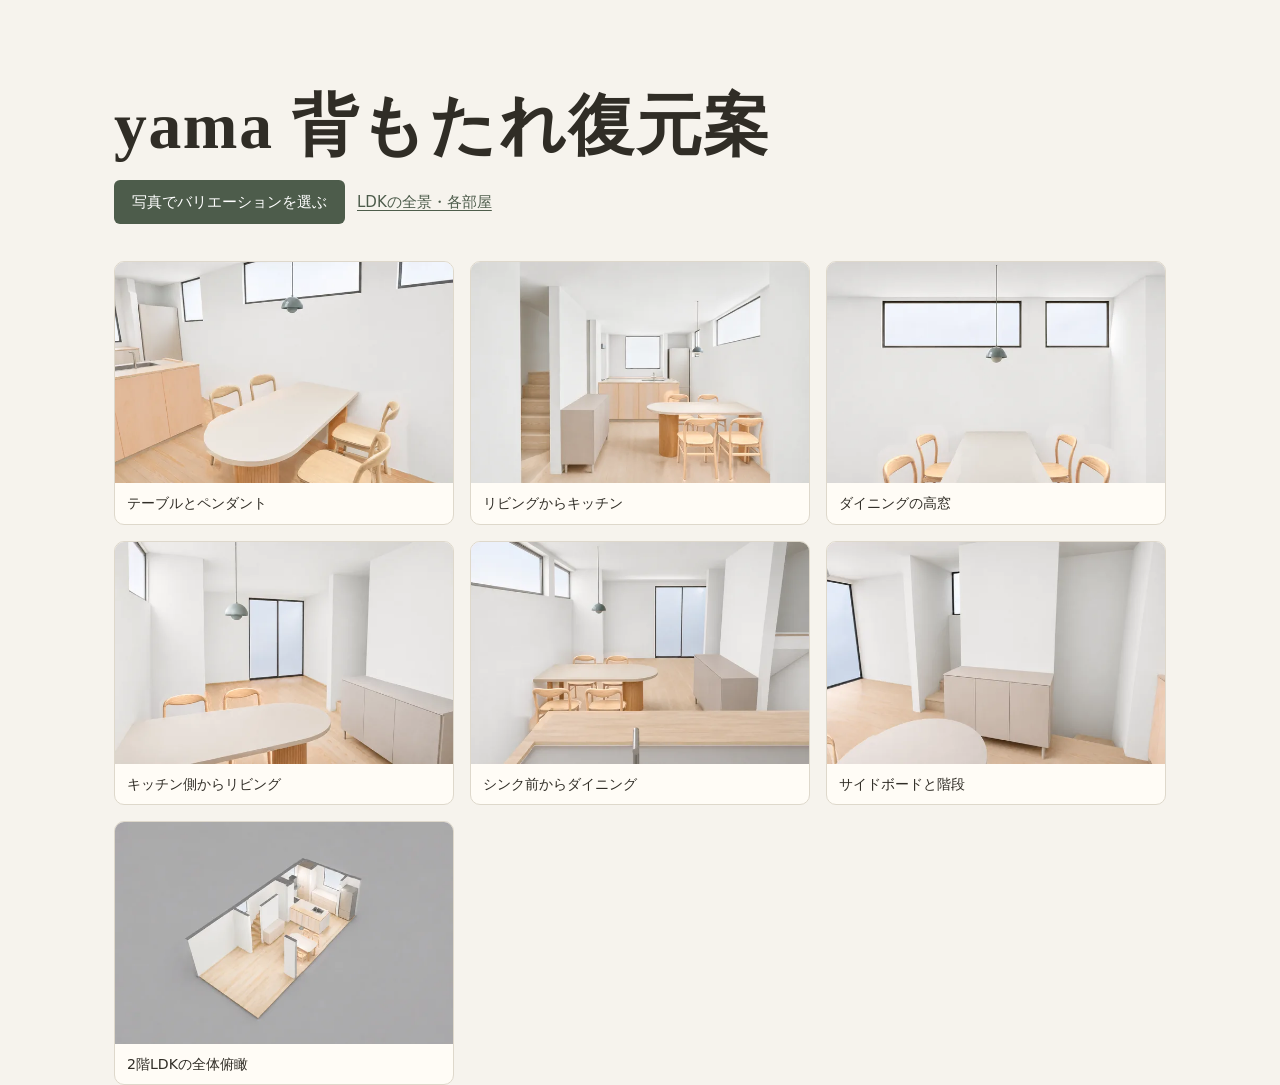
==== study-back.html @ bceb3a10 "公開済みの全バリエーションを写真付き一覧から選択できるようにする" ====
<!doctype html>
<html lang="ja">
<head>
  <meta charset="utf-8">
  <meta name="viewport" content="width=device-width, initial-scale=1">
  <meta name="description" content="yama 背もたれ復元案の写真を表示します。">
  <meta name="theme-color" content="#f6f3ed">
  <title>yama 背もたれ復元案 | 2階LDK</title>
  <link rel="stylesheet" href="site.css?v=variations1">
  <script src="gallery.js" defer></script>
</head>
<body>
  <header class="intro">
    <h1>yama 背もたれ復元案</h1>
    <p class="picker-links"><a href="variations.html">写真でバリエーションを選ぶ</a><a href="index.html">LDKの全景・各部屋</a></p>
  </header>
  <main>

    <div class="cards">
      <a id="dining-table" class="card" href="images/yama-fair-back/dining-table.webp" data-photo="テーブルとペンダント、yama 背もたれ復元案">
          <img src="images/yama-fair-back/dining-table-small.webp" srcset="images/yama-fair-back/dining-table-small.webp 640w, images/yama-fair-back/dining-table.webp 1440w" sizes="(max-width: 560px) calc(100vw - 32px), (max-width: 1140px) (max-width: 850px) 47vw, 344px" width="640" height="420" alt="テーブルとペンダント、yama 背もたれ復元案" loading="lazy" decoding="async">
          <span>テーブルとペンダント</span>
        </a>
      <a id="living-to-kitchen" class="card" href="images/yama-fair-back/living.webp" data-photo="リビングからキッチン、yama 背もたれ復元案">
          <img src="images/yama-fair-back/living-small.webp" srcset="images/yama-fair-back/living-small.webp 640w, images/yama-fair-back/living.webp 1440w" sizes="(max-width: 560px) calc(100vw - 32px), (max-width: 1140px) (max-width: 850px) 47vw, 344px" width="640" height="420" alt="リビングからキッチン、yama 背もたれ復元案" loading="lazy" decoding="async">
          <span>リビングからキッチン</span>
        </a>
      <a id="dining-windows" class="card" href="images/yama-fair-back/dining-windows.webp" data-photo="ダイニングの高窓、yama 背もたれ復元案">
          <img src="images/yama-fair-back/dining-windows-small.webp" srcset="images/yama-fair-back/dining-windows-small.webp 640w, images/yama-fair-back/dining-windows.webp 1440w" sizes="(max-width: 560px) calc(100vw - 32px), (max-width: 1140px) (max-width: 850px) 47vw, 344px" width="640" height="420" alt="ダイニングの高窓、yama 背もたれ復元案" loading="lazy" decoding="async">
          <span>ダイニングの高窓</span>
        </a>
      <a id="kitchen-to-living" class="card" href="images/yama-fair-back/dining-reverse.webp" data-photo="キッチン側からリビング、yama 背もたれ復元案">
          <img src="images/yama-fair-back/dining-reverse-small.webp" srcset="images/yama-fair-back/dining-reverse-small.webp 640w, images/yama-fair-back/dining-reverse.webp 1440w" sizes="(max-width: 560px) calc(100vw - 32px), (max-width: 1140px) (max-width: 850px) 47vw, 344px" width="640" height="420" alt="キッチン側からリビング、yama 背もたれ復元案" loading="lazy" decoding="async">
          <span>キッチン側からリビング</span>
        </a>
      <a id="sink-to-dining" class="card" href="images/yama-fair-back/from-sink.webp" data-photo="シンク前からダイニング、yama 背もたれ復元案">
          <img src="images/yama-fair-back/from-sink-small.webp" srcset="images/yama-fair-back/from-sink-small.webp 640w, images/yama-fair-back/from-sink.webp 1440w" sizes="(max-width: 560px) calc(100vw - 32px), (max-width: 1140px) (max-width: 850px) 47vw, 344px" width="640" height="420" alt="シンク前からダイニング、yama 背もたれ復元案" loading="lazy" decoding="async">
          <span>シンク前からダイニング</span>
        </a>
      <a id="dining-sideboard" class="card" href="images/yama-fair-back/dining-stairwall.webp" data-photo="サイドボードと階段、yama 背もたれ復元案">
          <img src="images/yama-fair-back/dining-stairwall-small.webp" srcset="images/yama-fair-back/dining-stairwall-small.webp 640w, images/yama-fair-back/dining-stairwall.webp 1440w" sizes="(max-width: 560px) calc(100vw - 32px), (max-width: 1140px) (max-width: 850px) 47vw, 344px" width="640" height="420" alt="サイドボードと階段、yama 背もたれ復元案" loading="lazy" decoding="async">
          <span>サイドボードと階段</span>
        </a>
      <a id="ldk-overview" class="card" href="images/yama-fair-back/overview.webp" data-photo="2階LDKの全体俯瞰、yama 背もたれ復元案">
          <img src="images/yama-fair-back/overview-small.webp" srcset="images/yama-fair-back/overview-small.webp 640w, images/yama-fair-back/overview.webp 1440w" sizes="(max-width: 560px) calc(100vw - 32px), (max-width: 1140px) (max-width: 850px) 47vw, 344px" width="640" height="420" alt="2階LDKの全体俯瞰、yama 背もたれ復元案" loading="lazy" decoding="async">
          <span>2階LDKの全体俯瞰</span>
        </a>
    </div>

  </main>

  <dialog aria-labelledby="photo-title">
    <div class="lightbox-top">
      <h2 id="photo-title"></h2>
      <button type="button" id="close" aria-label="画像を閉じる" autofocus>閉じる</button>
    </div>
    <img id="large" alt="">
    <div class="lightbox-controls">
      <button type="button" id="prev" aria-label="前の画像">‹ 前へ</button>
      <output id="counter" aria-live="polite"></output>
      <button type="button" id="next" aria-label="次の画像">次へ ›</button>
    </div>
  </dialog>
</body>
</html>
---- site.css ----
:root{color-scheme:light;--paper:#f6f3ed;--ink:#302d26;--muted:#635e52;--line:#ded8cb;--accent:#4d5c4b}
*{box-sizing:border-box}
html{scroll-padding-top:75px}
body{margin:0;background:var(--paper);color:var(--ink);font:16px/1.6 system-ui,sans-serif}
.intro,main,footer{max-width:1140px;margin:auto;padding-inline:clamp(16px,4vw,44px)}
.intro{padding-top:clamp(32px,7.5vw,88px);padding-bottom:22px}
h1{font-family:"Yu Mincho","Hiragino Mincho ProN",serif;font-weight:600;font-size:clamp(2.1rem,6vw,4.1rem);line-height:1.17;letter-spacing:.025em;margin:0}
.intro p,footer{color:var(--muted);font-size:.94rem}
nav{position:sticky;top:0;z-index:1;padding:10px max(16px,calc((100vw - 1052px)/2));display:flex;gap:8px;overflow:auto;background:var(--paper);border-bottom:1px solid var(--line)}
nav a{color:var(--accent);background:#fffaf1;border:1px solid var(--line);padding:8px 13px;border-radius:999px;text-decoration:none;white-space:nowrap;font-size:.85rem;line-height:1.5}
nav a:hover,nav a:focus-visible{border-color:var(--accent)}
section{margin-top:24px}
section h2{font-size:1.16rem;letter-spacing:.04em;margin:0 0 12px}
.cards{display:grid;grid-template-columns:repeat(3,minmax(0,1fr));gap:16px}
.card{display:block;overflow:hidden;border:1px solid var(--line);border-radius:10px;background:#fffcf6;color:inherit;text-decoration:none}
.card--feature{grid-column:span 2}
.card img{display:block;width:100%;height:auto;aspect-ratio:1.525;object-fit:cover;background:#ebe6db}
.card span{display:block;padding:9px 12px;font-size:.88rem}
.card:hover,.card:focus-visible{outline:2px solid var(--accent);outline-offset:2px}
footer{padding-top:24px;padding-bottom:30px}
dialog{width:min(98vw,1100px);max-width:none;max-height:100dvh;background:#24231f;color:#fff;padding:12px;border:0;border-radius:10px}
dialog::backdrop{background:#1a1916dc}
.lightbox-top,.lightbox-controls{display:flex;align-items:center;justify-content:space-between;gap:10px}
.lightbox-top h2{font-size:1rem;margin:0}
#large{display:block;max-width:100%;max-height:calc(100dvh - 128px);width:auto;height:auto;margin:8px auto;object-fit:contain}
dialog button{padding:9px 13px;min-height:44px;border:1px solid #77736a;border-radius:6px;background:#383631;color:white;font:inherit;cursor:pointer}
dialog button:focus-visible{outline:2px solid white;outline-offset:2px}
@media(max-width:850px){.cards{grid-template-columns:repeat(2,minmax(0,1fr))}}
@media(max-width:560px){.cards{grid-template-columns:1fr;gap:12px}.card--feature{grid-column:auto}nav a{padding-inline:9px}}
.intro a{color:var(--accent);text-underline-offset:3px}
@media(min-width:561px){.cards--comparison{grid-template-columns:repeat(2,minmax(0,1fr))}}

.picker-links{display:flex;align-items:center;flex-wrap:wrap;gap:12px}
.intro .picker-links a:first-child{display:inline-block;padding:10px 18px;background:var(--accent);color:white;border-radius:6px;text-decoration:none}
.intro .picker-links a:first-child:hover{text-decoration:underline}
@media(max-width:560px){.variation-list .card{display:flex;align-items:center}.variation-list .card img{width:37%;height:auto}.variation-list .card span{padding:10px;font-size:.95rem}.variation-list .cards{gap:8px}}
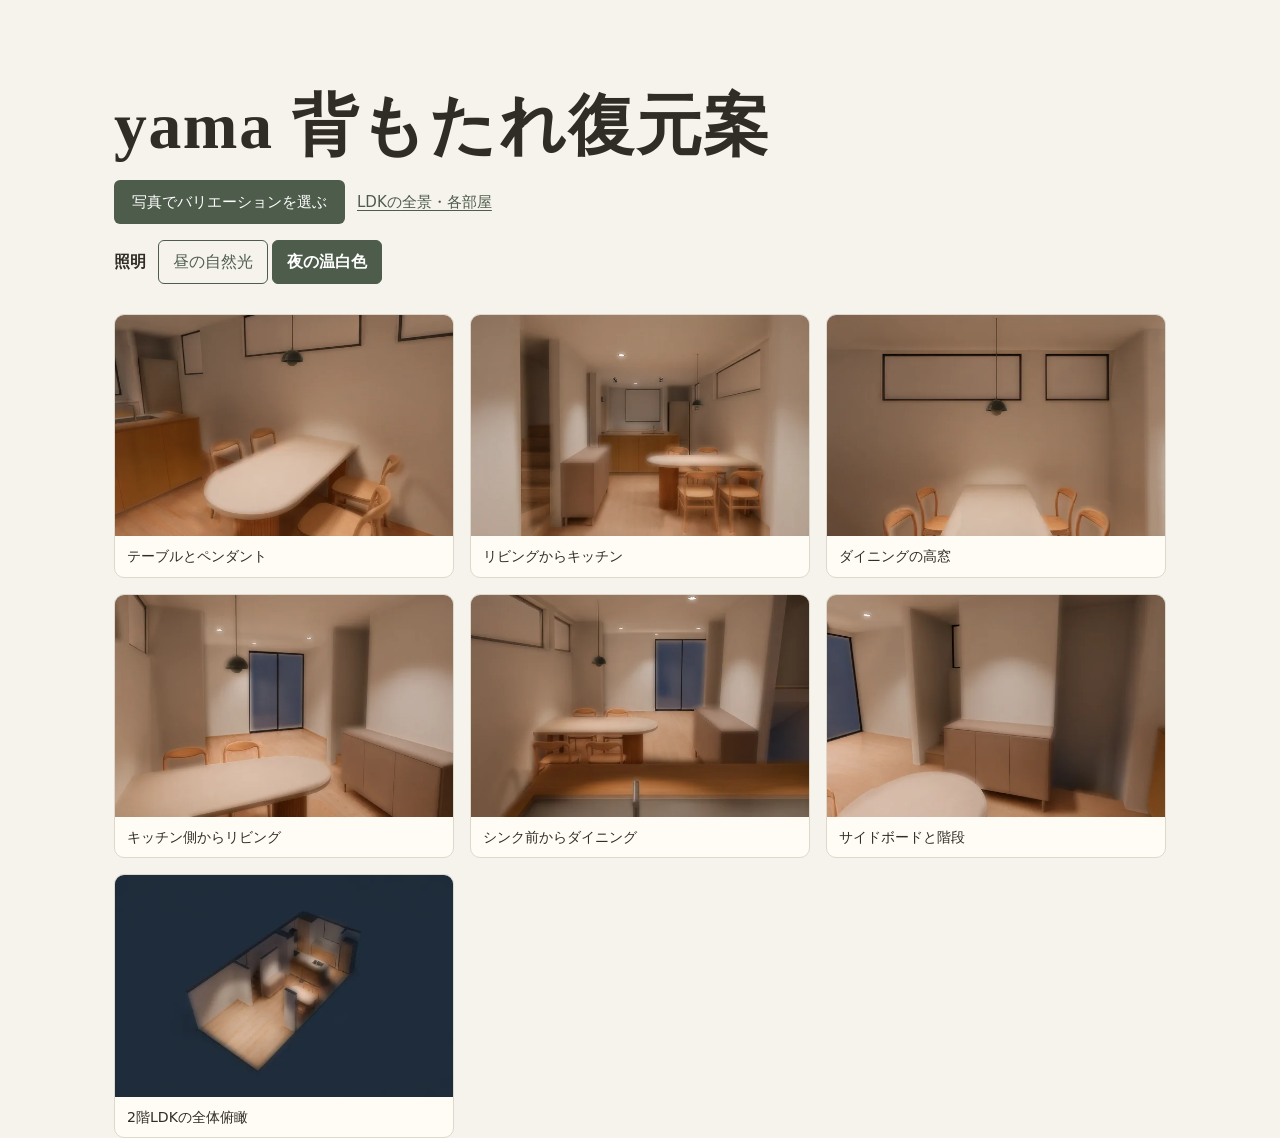
==== commit 4e91da34: "全画角と全チェア案に温白色の夜景切り替えを追加" ====
--- a/study-back.html
+++ b/study-back.html
@@ -6,14 +6,15 @@
   <meta name="description" content="yama 背もたれ復元案の写真を表示します。">
   <meta name="theme-color" content="#f6f3ed">
   <title>yama 背もたれ復元案 | 2階LDK</title>
-  <link rel="stylesheet" href="site.css?v=variations1">
+  <link rel="stylesheet" href="site.css?v=lighting1">
   <script src="gallery.js" defer></script>
+  <script src="lighting.js" defer></script>
 </head>
 <body>
   <header class="intro">
     <h1>yama 背もたれ復元案</h1>
     <p class="picker-links"><a href="variations.html">写真でバリエーションを選ぶ</a><a href="index.html">LDKの全景・各部屋</a></p>
-  </header>
+  <div class="lighting-switch" role="group" aria-label="照明" data-lighting hidden><span>照明</span><button type="button" value="day" aria-pressed="false">昼の自然光</button><button type="button" value="night" aria-pressed="true">夜の温白色</button></div></header>
   <main>
 
     <div class="cards">
--- a/site.css
+++ b/site.css
@@ -34,3 +34,8 @@
 .intro .picker-links a:first-child{display:inline-block;padding:10px 18px;background:var(--accent);color:white;border-radius:6px;text-decoration:none}
 .intro .picker-links a:first-child:hover{text-decoration:underline}
 @media(max-width:560px){.variation-list .card{display:flex;align-items:center}.variation-list .card img{width:37%;height:auto}.variation-list .card span{padding:10px;font-size:.95rem}.variation-list .cards{gap:8px}}
+.lighting-switch{display:flex;align-items:center;gap:4px;flex-wrap:wrap;margin:1rem 0 .5rem}
+.lighting-switch[hidden]{display:none}
+.lighting-switch span{margin-right:.5rem;font-weight:600}
+.lighting-switch button{font:inherit;color:var(--accent);background:var(--paper);border:1px solid var(--accent);border-radius:6px;min-height:44px;padding:6px 14px;cursor:pointer}
+.lighting-switch button[aria-pressed="true"]{background:var(--accent);color:white;font-weight:600}
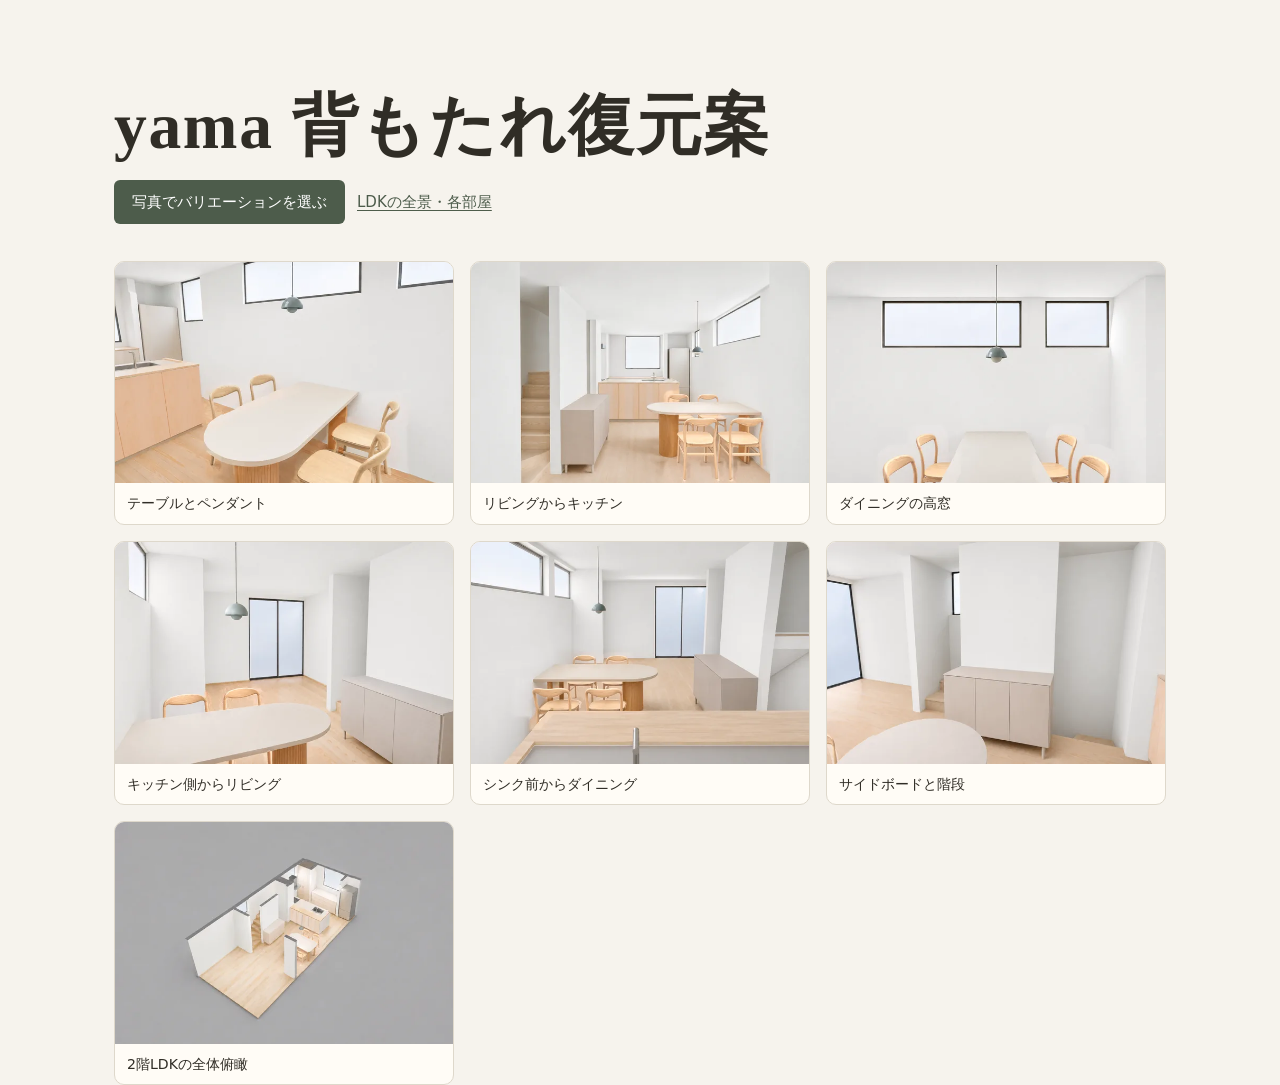
==== commit 90cfef6a: "夜版を取り下げて全6案を昼の写真に戻す" ====
--- a/study-back.html
+++ b/study-back.html
@@ -6,15 +6,14 @@
   <meta name="description" content="yama 背もたれ復元案の写真を表示します。">
   <meta name="theme-color" content="#f6f3ed">
   <title>yama 背もたれ復元案 | 2階LDK</title>
-  <link rel="stylesheet" href="site.css?v=lighting1">
+  <link rel="stylesheet" href="site.css?v=variations1">
   <script src="gallery.js" defer></script>
-  <script src="lighting.js" defer></script>
 </head>
 <body>
   <header class="intro">
     <h1>yama 背もたれ復元案</h1>
     <p class="picker-links"><a href="variations.html">写真でバリエーションを選ぶ</a><a href="index.html">LDKの全景・各部屋</a></p>
-  <div class="lighting-switch" role="group" aria-label="照明" data-lighting hidden><span>照明</span><button type="button" value="day" aria-pressed="false">昼の自然光</button><button type="button" value="night" aria-pressed="true">夜の温白色</button></div></header>
+  </header>
   <main>
 
     <div class="cards">
--- a/site.css
+++ b/site.css
@@ -34,8 +34,3 @@
 .intro .picker-links a:first-child{display:inline-block;padding:10px 18px;background:var(--accent);color:white;border-radius:6px;text-decoration:none}
 .intro .picker-links a:first-child:hover{text-decoration:underline}
 @media(max-width:560px){.variation-list .card{display:flex;align-items:center}.variation-list .card img{width:37%;height:auto}.variation-list .card span{padding:10px;font-size:.95rem}.variation-list .cards{gap:8px}}
-.lighting-switch{display:flex;align-items:center;gap:4px;flex-wrap:wrap;margin:1rem 0 .5rem}
-.lighting-switch[hidden]{display:none}
-.lighting-switch span{margin-right:.5rem;font-weight:600}
-.lighting-switch button{font:inherit;color:var(--accent);background:var(--paper);border:1px solid var(--accent);border-radius:6px;min-height:44px;padding:6px 14px;cursor:pointer}
-.lighting-switch button[aria-pressed="true"]{background:var(--accent);color:white;font-weight:600}
